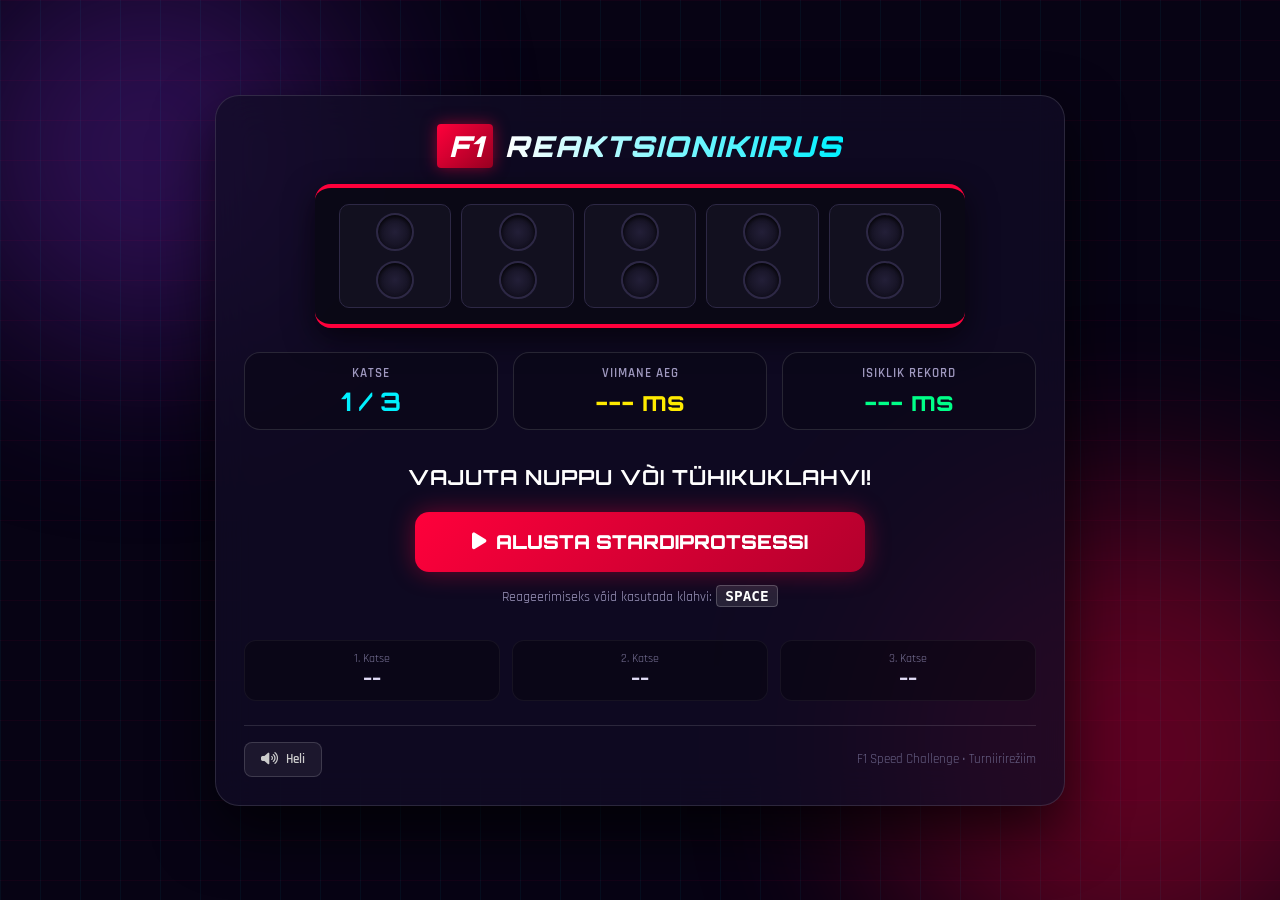
==== index.html @ 970db276 "Initial commit - F1 reaction time game" ====
<!DOCTYPE html>
<html lang="et">
<head>
  <meta charset="UTF-8">
  <meta name="viewport" content="width=device-width, initial-scale=1.0">
  <title>F1 Reaktsioonikiirus Pro</title>
  
  <!-- Fonti ja Ikoonide lingid -->
  <link rel="preconnect" href="https://fonts.googleapis.com">
  <link rel="preconnect" href="https://fonts.gstatic.com" crossorigin>
  <link href="https://fonts.googleapis.com/css2?family=Orbitron:wght@400;700;900&family=Rajdhani:wght@500;600;700&display=swap" rel="stylesheet">
  <link rel="stylesheet" href="https://cdnjs.cloudflare.com/ajax/libs/font-awesome/6.4.0/css/all.min.css">
  
  <!-- CSS Faili Ühendamine -->
  <link rel="stylesheet" href="style.css">
</head>
<body>

  <!-- Animeeritud neoon-taust -->
  <div class="glow-sphere sphere-1"></div>
  <div class="glow-sphere sphere-2"></div>
  <div class="circuit-grid"></div>

  <!-- Mängu Peakonteiner -->
  <main class="game-card">

    <!-- Päise sektsioon ja stardifoorid -->
    <header class="header-section">
      <div class="title-bar">
        <div class="logo-f1">F1</div>
        <h1 class="main-title">REAKTSIONIKIIRUS</h1>
      </div>

      <!-- F1 5-postiga Stardifoor -->
      <div class="gantry-frame">
        <!-- Post 1 -->
        <div class="gantry-post">
          <div class="light" id="p1-1"></div>
          <div class="light" id="p1-2"></div>
        </div>
        <!-- Post 2 -->
        <div class="gantry-post">
          <div class="light" id="p2-1"></div>
          <div class="light" id="p2-2"></div>
        </div>
        <!-- Post 3 -->
        <div class="gantry-post">
          <div class="light" id="p3-1"></div>
          <div class="light" id="p3-2"></div>
        </div>
        <!-- Post 4 -->
        <div class="gantry-post">
          <div class="light" id="p4-1"></div>
          <div class="light" id="p4-2"></div>
        </div>
        <!-- Post 5 -->
        <div class="gantry-post">
          <div class="light" id="p5-1"></div>
          <div class="light" id="p5-2"></div>
        </div>
      </div>
    </header>

    <!-- Mängu info paneelid -->
    <section class="info-section">
      <div class="info-card">
        <span class="info-label">Katse</span>
        <span class="info-value text-cyan" id="attemptDisplay">1 / 3</span>
      </div>
      <div class="info-card">
        <span class="info-label">Viimane Aeg</span>
        <span class="info-value text-yellow" id="lastTimeDisplay">--- ms</span>
      </div>
      <div class="info-card">
        <span class="info-label">Isiklik Rekord</span>
        <span class="info-value text-green" id="pbDisplay">--- ms</span>
      </div>
    </section>

    <!-- Keskne reageerimise/tegevuse ala -->
    <section class="action-section">
      <p class="status-msg" id="statusMessage">Vajuta nuppu või tühikuklahvi!</p>
      
      <button class="main-btn" id="mainBtn">
        <i class="fas fa-play"></i> ALUSTA STARDIPROTSESSI
      </button>

      <div class="key-hint">
        Reageerimiseks võid kasutada klahvi: <span class="key-badge">SPACE</span>
      </div>
    </section>

    <!-- Katsete ajalugu -->
    <section class="history-section">
      <div class="history-card">
        <span class="history-label">1. Katse</span>
        <span class="history-val" id="attempt1Text">--</span>
      </div>
      <div class="history-card">
        <span class="history-label">2. Katse</span>
        <span class="history-val" id="attempt2Text">--</span>
      </div>
      <div class="history-card">
        <span class="history-label">3. Katse</span>
        <span class="history-val" id="attempt3Text">--</span>
      </div>
    </section>

    <!-- Jalus ja helinupp -->
    <footer class="footer-bar">
      <button class="control-btn" id="soundToggleBtn">
        <i class="fas fa-volume-up" id="soundIcon"></i>
        <span>Heli</span>
      </button>
      <div class="footer-text">F1 Speed Challenge &bull; Turniirirežiim</div>
    </footer>

  </main>

  <!-- Lõpptulemuse Modal (Aken) -->
  <div class="modal-overlay hidden" id="resultsModal">
    <div class="modal-card">
      <div class="modal-icon">
        <i class="fas fa-trophy"></i>
      </div>
      <h2 class="modal-title">TURNIIR LÕPPENUD!</h2>
      <div class="modal-rating" id="driverRating">MAX VERSTAPPEN TASE</div>

      <div class="modal-stats">
        <div class="stat-row">
          <span>Parim katse:</span>
          <span class="text-green font-f1" id="modalBest">0 ms</span>
        </div>
        <div class="stat-row">
          <span>Keskmine aeg:</span>
          <span class="text-yellow font-f1" id="modalAvg">0 ms</span>
        </div>
      </div>

      <button class="main-btn btn-modal" id="modalResetBtn">
        <i class="fas fa-redo"></i> ALUSTA UUT TURNIIRI
      </button>
    </div>
  </div>

  <!-- JavaScript Faili Ühendamine -->
  <script src="script.js"></script>
</body>
</html>
---- style.css ----
/* --- ÜLDISED MUUTUJAD JA KASSI KINNITUSED --- */
:root {
  --f1-red: #ff003b;
  --f1-red-glow: #ff0055;
  --f1-green: #00ff88;
  --f1-yellow: #ffea00;
  --f1-cyan: #00f0ff;
  --bg-dark: #070314;
  --card-bg: rgba(18, 12, 38, 0.75);
  --glass-border: rgba(255, 255, 255, 0.12);
  --font-f1: 'Orbitron', sans-serif;
  --font-main: 'Rajdhani', sans-serif;
}

* {
  box-sizing: border-box;
  margin: 0;
  padding: 0;
  user-select: none;
}

body {
  font-family: var(--font-main);
  background-color: var(--bg-dark);
  color: #ffffff;
  min-height: 100vh;
  display: flex;
  justify-content: center;
  align-items: center;
  overflow-x: hidden;
  position: relative;
  padding: 15px;
}

/* Teksti värviklassid */
.font-f1 { font-family: var(--font-f1); }
.text-green { color: var(--f1-green); }
.text-yellow { color: var(--f1-yellow); }
.text-cyan { color: var(--f1-cyan); }
.hidden { display: none !important; }

/* Dynamic Background Glow Effect */
.circuit-grid {
  position: fixed;
  inset: 0;
  background-image: 
    linear-gradient(to right, rgba(0, 240, 255, 0.05) 1px, transparent 1px),
    linear-gradient(to bottom, rgba(255, 0, 85, 0.05) 1px, transparent 1px);
  background-size: 40px 40px;
  z-index: -1;
}

.glow-sphere {
  position: fixed;
  border-radius: 50%;
  filter: blur(100px);
  z-index: -2;
  opacity: 0.35;
}

.sphere-1 {
  width: 400px;
  height: 400px;
  background: #7928ca;
  top: -50px;
  left: -50px;
}

.sphere-2 {
  width: 500px;
  height: 500px;
  background: var(--f1-red);
  bottom: -100px;
  right: -100px;
}

/* --- MÄNGU KAART (GLASSMORPHISM) --- */
.game-card {
  background: var(--card-bg);
  backdrop-filter: blur(20px);
  border: 1px solid var(--glass-border);
  box-shadow: 0 25px 60px rgba(0, 0, 0, 0.7);
  border-radius: 24px;
  width: 100%;
  max-width: 850px;
  padding: 28px;
  display: flex;
  flex-direction: column;
  gap: 24px;
}

/* Päis ja foorid */
.header-section {
  display: flex;
  flex-direction: column;
  align-items: center;
  gap: 16px;
}

.title-bar {
  display: flex;
  align-items: center;
  gap: 12px;
}

.logo-f1 {
  background: linear-gradient(135deg, var(--f1-red), #990022);
  font-family: var(--font-f1);
  font-weight: 900;
  font-style: italic;
  font-size: 1.8rem;
  padding: 4px 12px;
  border-radius: 4px;
  box-shadow: 0 0 15px rgba(255, 0, 59, 0.5);
}

.main-title {
  font-family: var(--font-f1);
  font-size: 1.8rem;
  font-weight: 900;
  font-style: italic;
  background: linear-gradient(90deg, #ffffff, var(--f1-cyan));
  -webkit-background-clip: text;
  -webkit-text-fill-color: transparent;
  letter-spacing: 2px;
}

/* F1 Stardifooride raam */
.gantry-frame {
  background: rgba(10, 8, 20, 0.9);
  border-top: 4px solid var(--f1-red);
  border-bottom: 4px solid var(--f1-red);
  border-radius: 16px;
  padding: 16px 24px;
  display: flex;
  justify-content: space-between;
  width: 100%;
  max-width: 650px;
  gap: 10px;
  box-shadow: 0 10px 30px rgba(0, 0, 0, 0.6);
}

.gantry-post {
  background: #12101f;
  border: 1px solid #2d2845;
  border-radius: 10px;
  padding: 8px;
  display: flex;
  flex-direction: column;
  gap: 10px;
  flex: 1;
  align-items: center;
}

/* Tuled */
.light {
  width: 38px;
  height: 38px;
  border-radius: 50%;
  background: radial-gradient(circle, #231f38 0%, #0d0b17 100%);
  border: 2px solid #2d2845;
  box-shadow: inset 0 2px 4px rgba(0,0,0,0.8);
  transition: all 0.1s ease;
}

.light-red {
  background: radial-gradient(circle, #ff6688 0%, var(--f1-red) 60%, #880022 100%);
  border-color: #ff99aa;
  box-shadow: 0 0 20px var(--f1-red), 0 0 40px var(--f1-red-glow);
}

.light-green {
  background: radial-gradient(circle, #88ffcc 0%, var(--f1-green) 60%, #006633 100%);
  border-color: #b3ffdd;
  box-shadow: 0 0 25px var(--f1-green), 0 0 50px var(--f1-green);
}

/* --- INFO KAARDID --- */
.info-section {
  display: grid;
  grid-template-columns: repeat(3, 1fr);
  gap: 15px;
}

.info-card {
  background: rgba(10, 8, 22, 0.6);
  border: 1px solid var(--glass-border);
  border-radius: 16px;
  padding: 12px;
  display: flex;
  flex-direction: column;
  align-items: center;
}

.info-label {
  font-size: 0.8rem;
  color: #a099c0;
  text-transform: uppercase;
  font-weight: 600;
  letter-spacing: 1px;
}

.info-value {
  font-family: var(--font-f1);
  font-size: 1.6rem;
  font-weight: 700;
  margin-top: 4px;
}

/* --- TEGEVUS ALA JA NUPP --- */
.action-section {
  display: flex;
  flex-direction: column;
  align-items: center;
  gap: 16px;
  margin: 10px 0;
}

.status-msg {
  font-family: var(--font-f1);
  font-size: 1.3rem;
  font-weight: 700;
  text-transform: uppercase;
  letter-spacing: 1px;
  text-align: center;
  min-height: 32px;
}

.main-btn {
  background: linear-gradient(135deg, var(--f1-red) 0%, #b3002d 100%);
  color: white;
  border: none;
  font-family: var(--font-f1);
  font-size: 1.2rem;
  font-weight: 900;
  padding: 18px 36px;
  border-radius: 14px;
  cursor: pointer;
  width: 100%;
  max-width: 450px;
  box-shadow: 0 0 25px rgba(255, 0, 59, 0.4);
  transition: all 0.2s ease;
  display: flex;
  align-items: center;
  justify-content: center;
  gap: 10px;
}

.main-btn:hover {
  transform: translateY(-2px);
  box-shadow: 0 0 35px rgba(255, 0, 59, 0.7);
  background: linear-gradient(135deg, #ff1a4f 0%, #cc0033 100%);
}

.main-btn:active {
  transform: translateY(1px);
}

.main-btn.btn-go {
  background: linear-gradient(135deg, var(--f1-green) 0%, #00994d 100%);
  box-shadow: 0 0 35px rgba(0, 255, 136, 0.6);
  color: #000;
}

.key-hint {
  font-size: 0.9rem;
  color: #a099c0;
}

.key-badge {
  background: rgba(255, 255, 255, 0.1);
  border: 1px solid rgba(255, 255, 255, 0.2);
  padding: 2px 8px;
  border-radius: 4px;
  font-family: monospace;
  font-weight: bold;
  color: #fff;
}

/* Katsete Ajalugu */
.history-section {
  display: grid;
  grid-template-columns: repeat(3, 1fr);
  gap: 12px;
}

.history-card {
  background: rgba(5, 3, 12, 0.4);
  border: 1px solid rgba(255, 255, 255, 0.05);
  padding: 10px;
  border-radius: 12px;
  text-align: center;
}

.history-label {
  display: block;
  font-size: 0.75rem;
  color: #7a7398;
}

.history-val {
  font-family: var(--font-f1);
  font-weight: 700;
  font-size: 1.1rem;
  color: #e2ddf8;
}

/* Jalus */
.footer-bar {
  display: flex;
  justify-content: space-between;
  align-items: center;
  border-top: 1px solid var(--glass-border);
  padding-top: 16px;
}

.control-btn {
  background: rgba(255, 255, 255, 0.06);
  border: 1px solid rgba(255, 255, 255, 0.15);
  color: #ccc;
  padding: 8px 16px;
  border-radius: 8px;
  cursor: pointer;
  display: flex;
  align-items: center;
  gap: 8px;
  font-family: var(--font-main);
  font-weight: 600;
  transition: 0.2s;
}

.control-btn:hover {
  background: rgba(255, 255, 255, 0.12);
  color: white;
}

.footer-text {
  font-size: 0.8rem;
  color: #6a6388;
}

/* --- MODAL (AKEN) --- */
.modal-overlay {
  position: fixed;
  inset: 0;
  background: rgba(3, 1, 10, 0.85);
  backdrop-filter: blur(12px);
  display: flex;
  justify-content: center;
  align-items: center;
  z-index: 100;
  padding: 20px;
}

.modal-card {
  background: var(--card-bg);
  border: 2px solid var(--f1-cyan);
  box-shadow: 0 0 50px rgba(0, 240, 255, 0.3);
  border-radius: 24px;
  padding: 32px;
  max-width: 450px;
  width: 100%;
  text-align: center;
  display: flex;
  flex-direction: column;
  align-items: center;
  gap: 16px;
}

.modal-icon {
  font-size: 2.5rem;
  color: var(--f1-yellow);
}

.modal-title {
  font-family: var(--font-f1);
  font-size: 1.5rem;
}

.modal-rating {
  font-family: var(--font-f1);
  font-size: 1.2rem;
  color: var(--f1-cyan);
  font-weight: bold;
}

.modal-stats {
  background: rgba(0, 0, 0, 0.4);
  border-radius: 12px;
  padding: 16px;
  width: 100%;
  display: flex;
  flex-direction: column;
  gap: 10px;
}

.stat-row {
  display: flex;
  justify-content: space-between;
  font-size: 1rem;
}

.btn-modal {
  margin-top: 10px;
  background: linear-gradient(135deg, var(--f1-cyan) 0%, #0088cc 100%);
  color: #000;
  box-shadow: 0 0 20px rgba(0, 240, 255, 0.4);
}

.btn-modal:hover {
  background: linear-gradient(135deg, #55f5ff 0%, #00aaff 100%);
}

/* Animatsioon valestardi jaoks */
@keyframes shake {
  0%, 100% { transform: translateX(0); }
  20%, 60% { transform: translateX(-10px); }
  40%, 80% { transform: translateX(10px); }
}

.animate-shake {
  animation: shake 0.4s ease-in-out;
}

/* Responsive kohandused mobiilile */
@media (max-width: 600px) {
  .gantry-frame { padding: 10px; gap: 4px; }
  .light { width: 26px; height: 26px; }
  .main-title { font-size: 1.2rem; }
  .info-value { font-size: 1.2rem; }
}
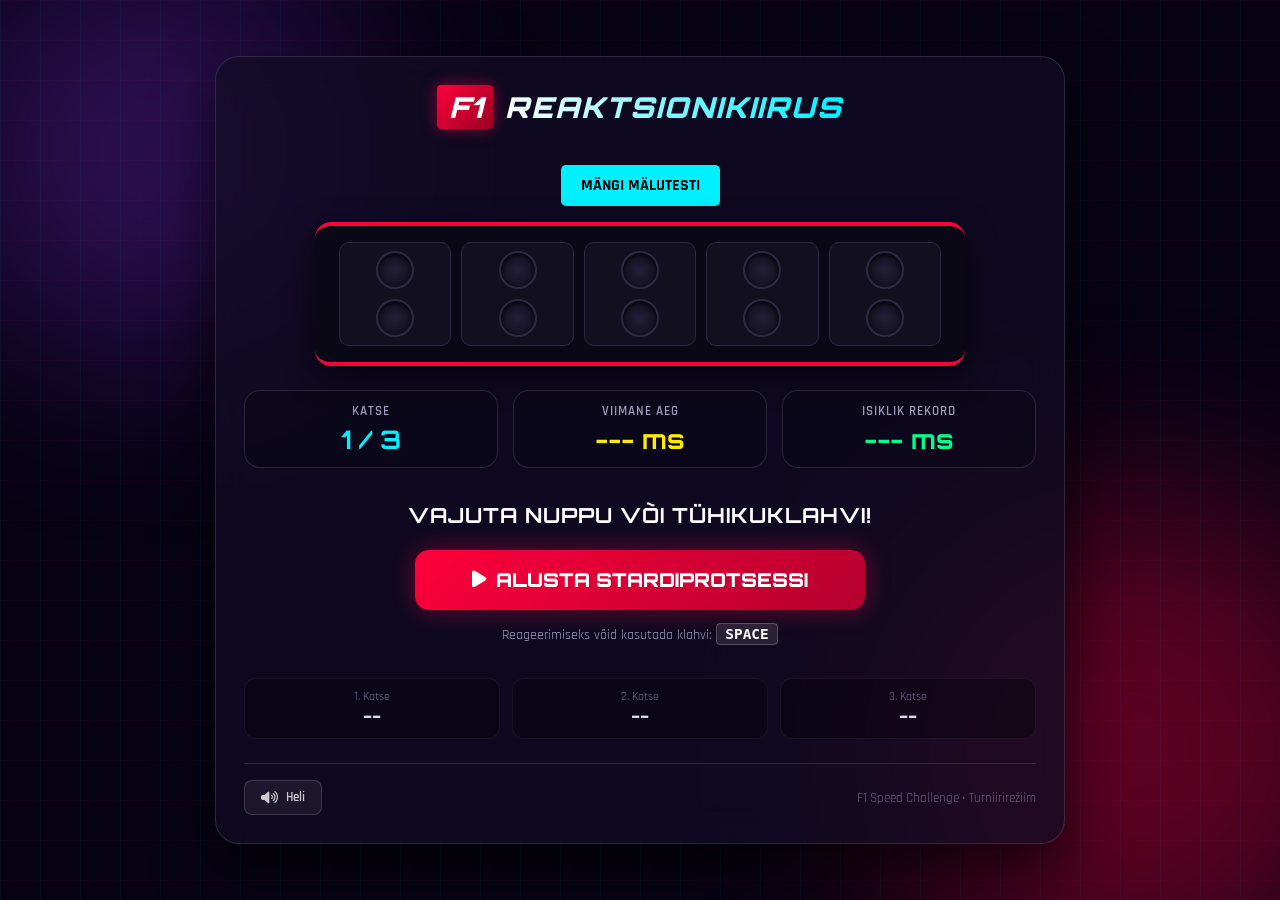
==== commit 66bef7e6: "Lisatud uus gamemode chimp test ja stiili muudatused" ====
--- a/index.html
+++ b/index.html
@@ -30,6 +30,8 @@
         <div class="logo-f1">F1</div>
         <h1 class="main-title">REAKTSIONIKIIRUS</h1>
       </div>
+
+      <a href="chimp.html" style="display: inline-block; margin-top: 20px; padding: 10px 20px; background-color: #00f0ff; color: #000; text-decoration: none; font-weight: bold; border-radius: 5px;">MÄNGI MÄLUTESTI</a>
 
       <!-- F1 5-postiga Stardifoor -->
       <div class="gantry-frame">
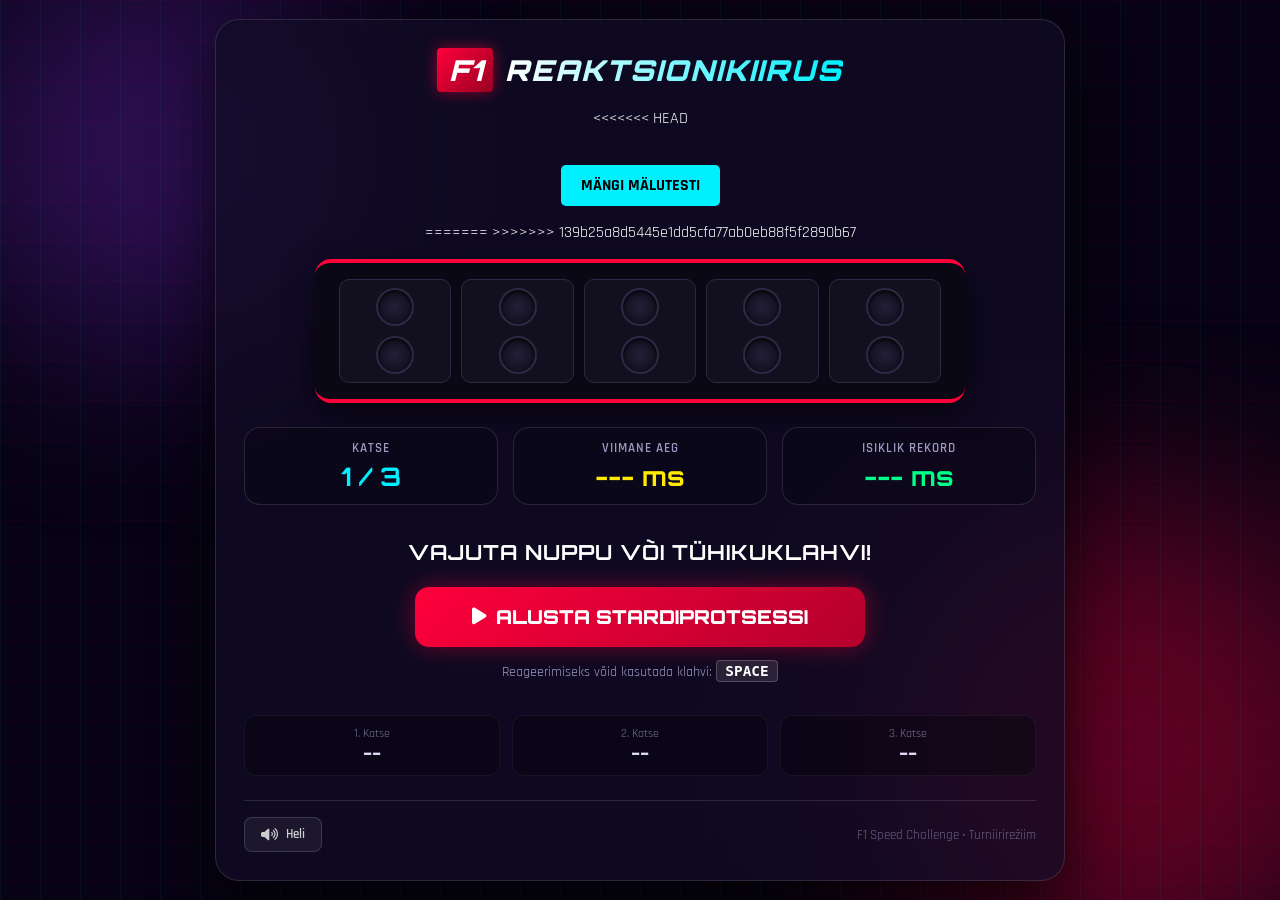
==== commit 176c8aef: "Lahendasin index.html konflikti" ====
--- a/index.html
+++ b/index.html
@@ -31,8 +31,11 @@
         <h1 class="main-title">REAKTSIONIKIIRUS</h1>
       </div>
 
+<<<<<<< HEAD
       <a href="chimp.html" style="display: inline-block; margin-top: 20px; padding: 10px 20px; background-color: #00f0ff; color: #000; text-decoration: none; font-weight: bold; border-radius: 5px;">MÄNGI MÄLUTESTI</a>
 
+=======
+>>>>>>> 139b25a8d5445e1dd5cfa77ab0eb88f5f2890b67
       <!-- F1 5-postiga Stardifoor -->
       <div class="gantry-frame">
         <!-- Post 1 -->
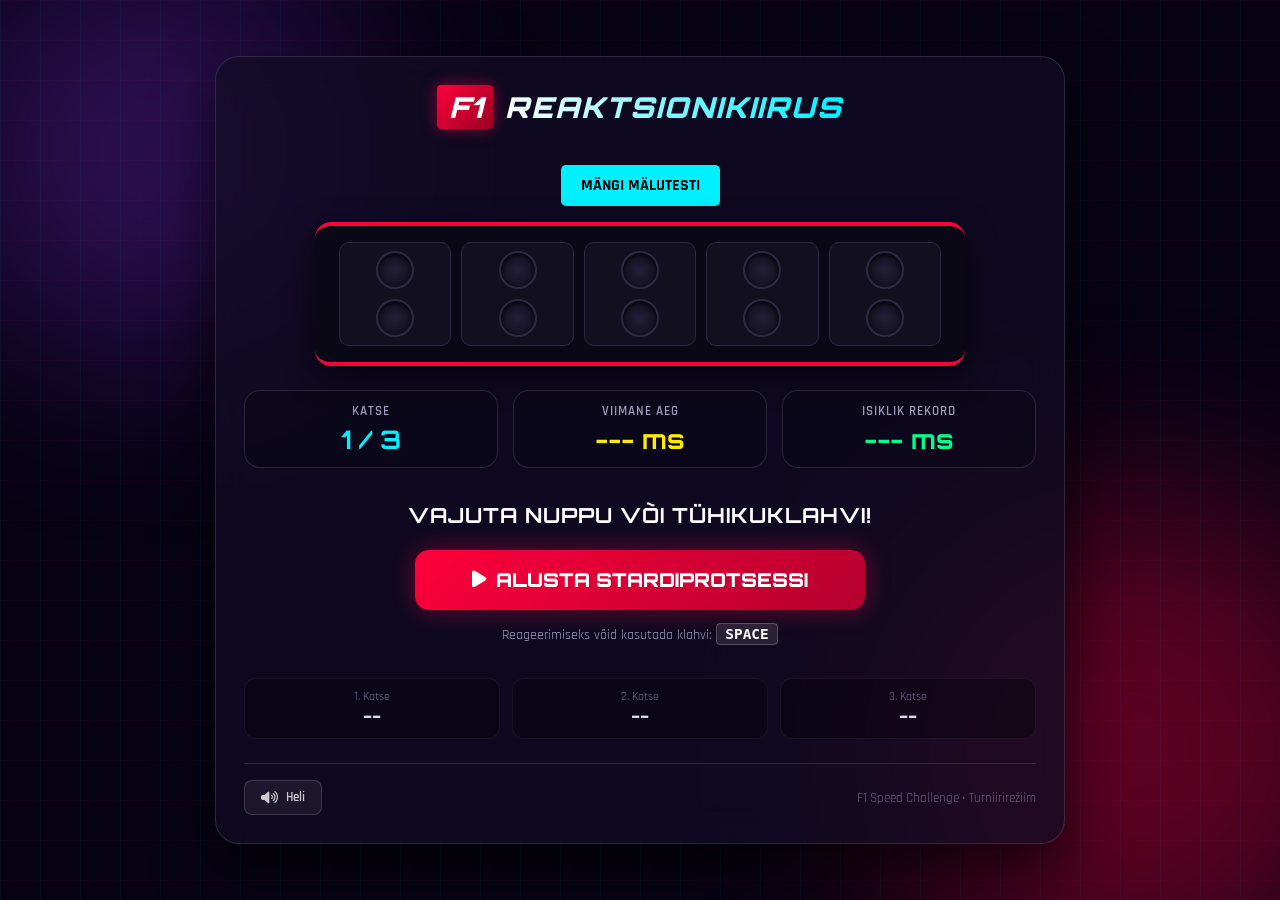
==== commit 07e77029: "Parandasin katsete ajaloo teksti" ====
--- a/index.html
+++ b/index.html
@@ -31,11 +31,8 @@
         <h1 class="main-title">REAKTSIONIKIIRUS</h1>
       </div>
 
-<<<<<<< HEAD
       <a href="chimp.html" style="display: inline-block; margin-top: 20px; padding: 10px 20px; background-color: #00f0ff; color: #000; text-decoration: none; font-weight: bold; border-radius: 5px;">MÄNGI MÄLUTESTI</a>
 
-=======
->>>>>>> 139b25a8d5445e1dd5cfa77ab0eb88f5f2890b67
       <!-- F1 5-postiga Stardifoor -->
       <div class="gantry-frame">
         <!-- Post 1 -->
